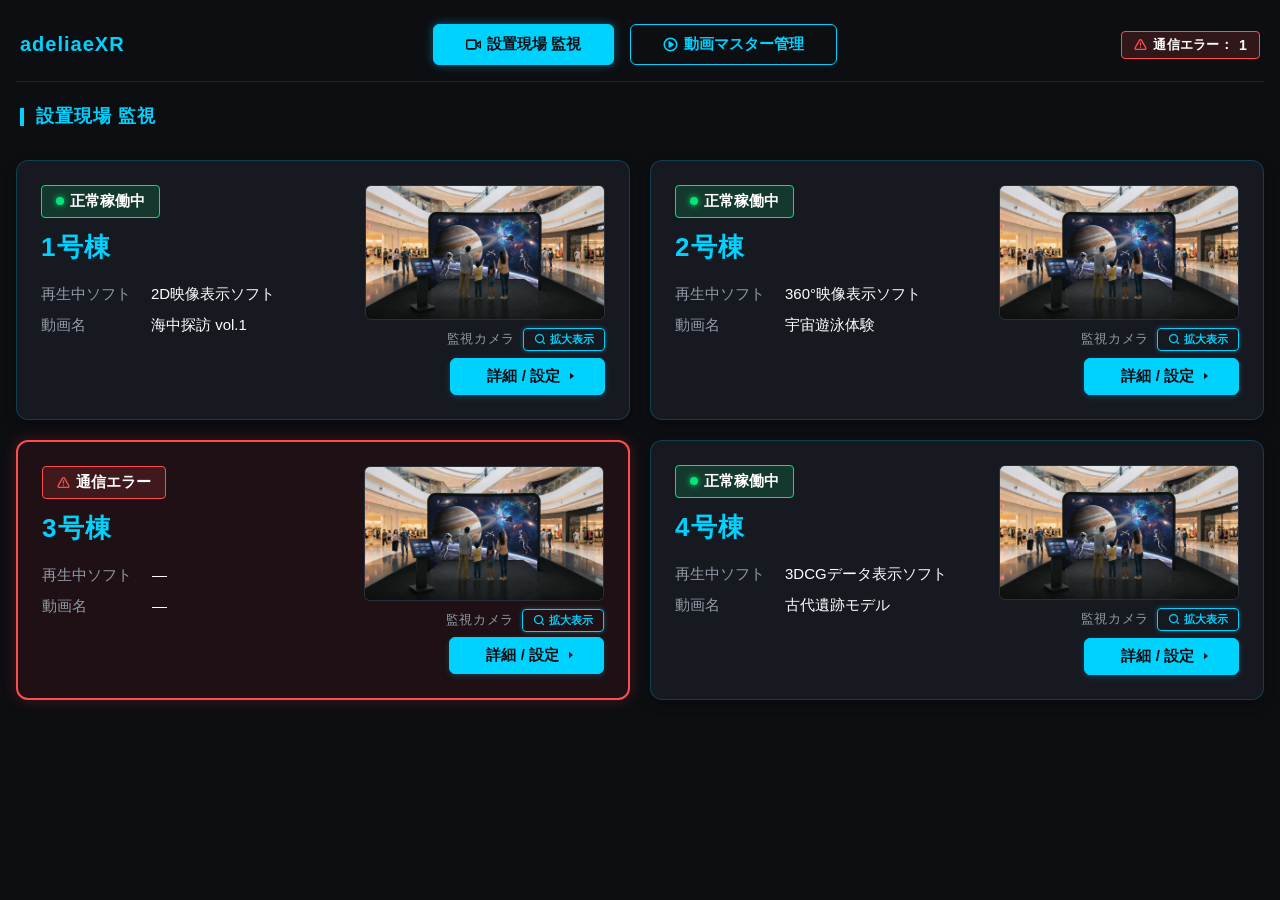
==== distributor/index.html @ d23d2357 "途中経過バックアップ" ====
<!DOCTYPE html>
<html lang="ja">
<head>
  <meta charset="UTF-8">
  <meta name="viewport" content="width=device-width, initial-scale=1.0">
  <meta name="description" content="シアター監視・動画管理システム adeliaeXR Distributor の設置現場監視画面。各シアターの稼働状況や動画再生状態をリアルタイムに確認・管理できます。">
  <title>設置現場 監視一覧 | adeliaeXR Distributor</title>
  
  <!-- CSS定義のインポート -->
  <link rel="stylesheet" href="css/style.css">
  
  <!-- 共通Web Components定義のインポート (deferで非同期読み込み) -->
  <script src="js/components/app-header.js" defer></script>
  <script src="js/components/building-card.js" defer></script>
  <script src="js/components/detail-popup.js" defer></script>
  <script src="js/components/camera-zoom-popup.js" defer></script>
  
  <!-- メインアプリケーションロジック -->
  <script src="js/app.js" defer></script>
</head>
<body>
  <div class="app-container">
    <!-- 共通ヘッダーコンポーネント (アクティブタブ: 監視, アラートカウント: 1) -->
    <app-header active-tab="monitoring" alert-count="1" page-title="設置現場 監視"></app-header>
    
    <!-- メインコンテンツエリア -->
    <main class="main-content">
      <div class="buildings-grid">
        <!-- 1号棟 (正常稼働中) -->
        <building-card 
          id="1" 
          name="1号棟" 
          status="normal" 
          app-type="2D映像表示ソフト" 
          content-name="海中探訪 vol.1">
        </building-card>
        
        <!-- 2号棟 (正常稼働中) -->
        <building-card 
          id="2" 
          name="2号棟" 
          status="normal" 
          app-type="360°映像表示ソフト" 
          content-name="宇宙遊泳体験">
        </building-card>
        
        <!-- 3号棟 (通信エラー) -->
        <building-card 
          id="3" 
          name="3号棟" 
          status="error" 
          app-type="—" 
          content-name="—">
        </building-card>
        
        <!-- 4号棟 (正常稼働中) -->
        <building-card 
          id="4" 
          name="4号棟" 
          status="normal" 
          app-type="3DCGデータ表示ソフト" 
          content-name="古代遺跡モデル">
        </building-card>
      </div>
      
      <!-- 共通詳細/管理ポップアップコンポーネント (初期状態は非表示) -->
      <detail-popup></detail-popup>
      <camera-zoom-popup></camera-zoom-popup>
    </main>
  </div>
</body>
</html>
---- distributor/css/style.css ----
@import url('variables.css');

* {
  box-sizing: border-box;
  margin: 0;
  padding: 0;
}

body {
  background-color: var(--bg-color-main);
  color: var(--text-color-primary);
  font-family: var(--font-family);
  min-height: 100vh;
  padding: 16px;
  overflow-x: hidden;
  display: flex;
  flex-direction: column;
}

/* アプリ全体のコンテナ */
.app-container {
  width: 100%;
  max-width: 1400px;
  margin: 0 auto;
  display: flex;
  flex-direction: column;
  gap: 20px;
  flex: 1;
}

/* メインコンテンツエリア */
.main-content {
  flex: 1;
  display: flex;
  flex-direction: column;
  gap: 20px;
}

/* 棟一覧のグリッドレイアウト */
.buildings-grid {
  display: grid;
  grid-template-columns: repeat(2, 1fr);
  gap: 20px;
  width: 100%;
}

@media (max-width: 900px) {
  .buildings-grid {
    grid-template-columns: 1fr;
  }
}

/* 共通ユーティリティ */
.glow-effect {
  box-shadow: 0 0 10px var(--color-cyan-glow);
}

.text-cyan {
  color: var(--text-color-cyan);
}

.text-orange {
  color: var(--text-color-orange);
}

/* 動画管理ページ用スタイル */
.action-bar {
  display: flex;
  justify-content: flex-end;
  align-items: center;
  margin-top: 10px;
  gap: 12px;
}

.add-category-btn {
  background-color: transparent;
  border: 1.5px solid var(--color-cyan);
  color: var(--color-cyan);
  padding: 10px 24px;
  font-size: 15px;
  font-weight: bold;
  border-radius: var(--border-radius-medium);
  cursor: pointer;
  transition: all 0.2s ease;
  box-shadow: 0 2px 6px rgba(0, 210, 255, 0.05);
}

.add-category-btn:hover {
  background-color: rgba(0, 210, 255, 0.08);
  box-shadow: 0 0 8px var(--color-cyan-glow);
}

.add-category-btn:active {
  transform: scale(0.97);
}

.new-register-btn {
  background-color: var(--color-cyan);
  border: 1.5px solid var(--color-cyan);
  color: var(--bg-color-main);
  padding: 10px 28px;
  font-size: 15px;
  font-weight: bold;
  border-radius: var(--border-radius-medium);
  cursor: pointer;
  transition: all 0.2s ease;
  box-shadow: 0 2px 6px rgba(0, 210, 255, 0.2);
}

.new-register-btn:hover {
  background-color: var(--color-cyan);
  box-shadow: 0 0 12px var(--color-cyan-glow);
}

.new-register-btn:active {
  transform: scale(0.97);
}

.movie-category-section {
  display: flex;
  flex-direction: column;
  gap: 16px;
  margin-top: 20px;
}

.category-title {
  color: var(--text-color-primary);
  font-size: 18px;
  letter-spacing: 0.06em;
  font-weight: bold;
  border-left: 4px solid var(--color-cyan);
  padding-left: 12px;
  line-height: 1.2;
}

.movies-grid {
  display: grid;
  grid-template-columns: repeat(4, 1fr);
  gap: 20px;
  width: 100%;
}

@media (max-width: 1100px) {
  .movies-grid {
    grid-template-columns: repeat(3, 1fr);
  }
}

@media (max-width: 800px) {
  .movies-grid {
    grid-template-columns: repeat(2, 1fr);
  }
}

@media (max-width: 550px) {
  .movies-grid {
    grid-template-columns: 1fr;
  }
}

.movie-card {
  background-color: var(--bg-color-card);
  border: 1px solid rgba(0, 210, 255, 0.15);
  border-radius: var(--border-radius-large);
  overflow: hidden;
  display: flex;
  flex-direction: column;
  box-shadow: 0 4px 12px rgba(0, 0, 0, 0.3);
}

.movie-thumbnail {
  aspect-ratio: 16 / 9;
  width: 100%;
  background-color: var(--bg-color-camera);
  display: flex;
  align-items: center;
  justify-content: center;
  border-bottom: 1px solid rgba(143, 160, 192, 0.1);
}

.movie-info {
  padding: 16px;
  display: flex;
  align-items: center;
}

.movie-title {
  color: var(--text-color-primary);
  font-size: 15px;
  font-weight: bold;
  letter-spacing: 0.05em;
}

/* 詳細管理画面用スタイル */
.config-bar {
  display: flex;
  align-items: center;
  justify-content: space-between;
  background-color: var(--bg-color-card);
  border: 1px solid rgba(0, 210, 255, 0.15);
  border-radius: var(--border-radius-medium);
  padding: 12px 20px;
  gap: 20px;
  flex-wrap: wrap;
  margin-bottom: 24px;
}

.config-left {
  display: flex;
  align-items: center;
  gap: 0;
  flex-wrap: wrap;
}

.config-right {
  display: flex;
  align-items: center;
  gap: 20px;
  flex-wrap: wrap;
}

.config-item {
  display: flex;
  align-items: center;
  gap: 10px;
  font-size: 15px;
  font-weight: bold;
  padding-left: 16px;
  padding-right: 16px;
  border-right: 1px solid rgba(143, 160, 192, 0.25);
}

.config-item:first-child {
  padding-left: 0;
}

.config-item:last-child {
  border-right: none;
  padding-right: 0;
}

.config-label {
  color: var(--text-color-cyan);
}

.config-select {
  background-color: var(--bg-color-main);
  border: 1px solid rgba(0, 210, 255, 0.3);
  border-radius: var(--border-radius-small);
  padding: 6px 12px;
  color: var(--text-color-primary);
  font-size: 15px;
  outline: none;
  font-family: inherit;
  cursor: pointer;
}

.config-logo-preview {
  border: 1px dashed rgba(0, 210, 255, 0.4);
  border-radius: var(--border-radius-small);
  min-width: 80px;
  height: 36px;
  display: flex;
  align-items: center;
  justify-content: center;
  overflow: hidden;
  font-size: 15px;
  color: var(--text-color-cyan);
  background-color: rgba(0, 210, 255, 0.02);
}

.config-color-picker {
  width: 24px;
  height: 24px;
  border-radius: 50%;
  border: 1px solid var(--color-cyan);
  background-color: var(--color-cyan); /* デフォルト色 */
  cursor: pointer;
  padding: 4px;
  background-clip: content-box;
  box-sizing: border-box;
}

/* テーマカラー選択モーダル用のスタイル */
.color-preset-grid {
  display: grid;
  grid-template-columns: repeat(4, 1fr);
  gap: 16px;
  justify-items: center;
}

.color-preset-btn {
  width: 48px;
  height: 48px;
  border-radius: 50%;
  border: 2px solid transparent;
  cursor: pointer;
  transition: transform 0.2s, border-color 0.2s;
  position: relative;
}

.color-preset-btn:hover {
  transform: scale(1.1);
}

.color-preset-btn.selected {
  border-color: #fff;
  box-shadow: 0 0 0 2px var(--color-cyan);
}

.color-preset-btn.selected::after {
  content: "✓";
  position: absolute;
  top: 50%;
  left: 50%;
  transform: translate(-50%, -50%);
  color: #fff;
  font-size: 20px;
  font-weight: bold;
  text-shadow: 0 1px 2px rgba(0,0,0,0.5);
}

/* 白などの明るい色のチェックマーク用 */
.color-preset-btn.selected.light-color::after {
  color: #333;
  text-shadow: none;
}

/* プレビューバー */
.preview-banner {
  background-color: #030914;
  border: 1px solid rgba(0, 210, 255, 0.15);
  border-radius: var(--border-radius-small);
  padding: 16px;
  text-align: center;
  font-size: 20px;
  font-weight: bold;
  color: var(--color-cyan);
  letter-spacing: 0.1em;
  margin-top: 10px;
}

/* 詳細管理用動画カード (左下にタイトルがオーバーレイ) */
.manage-movie-card {
  position: relative;
  aspect-ratio: 16 / 9;
  width: 100%;
  background-color: #040d1a;
  border: 1px solid rgba(0, 210, 255, 0.15);
  border-radius: var(--border-radius-large);
  overflow: hidden;
  box-shadow: 0 4px 12px rgba(0, 0, 0, 0.3);
  cursor: pointer;
  transition: border-color 0.2s, box-shadow 0.2s;
}

.manage-movie-card:hover {
  border-color: var(--color-cyan);
  box-shadow: 0 0 10px var(--color-cyan-glow);
}

.manage-movie-card .card-overlay-title {
  position: absolute;
  bottom: 16px;
  left: 20px;
  font-size: 15px;
  font-weight: bold;
  color: var(--text-color-primary);
  text-shadow: 0 2px 4px rgba(0, 0, 0, 0.8);
}

/* 同期設定画面用スタイル */
.sync-panels-wrapper {
  display: grid;
  grid-template-columns: 1fr 1fr;
  gap: 24px;
  width: 100%;
  margin-top: 16px;
  align-items: stretch;
}

@media (max-width: 900px) {
  .sync-panels-wrapper {
    grid-template-columns: 1fr;
  }
}

.sync-panel {
  background-color: var(--bg-color-card);
  border-radius: var(--border-radius-large);
  padding: 24px;
  display: flex;
  flex-direction: column;
  position: relative;
}

/* 左パネル: 管理PC（シアン/薄めの枠） */
.sync-panel.panel-pc {
  border: 1px solid rgba(0, 210, 255, 0.15);
}

/* 右パネル: 機器/号棟（グリーン枠） */
.sync-panel.panel-device {
  border: 1.5px solid var(--color-status-green);
  box-shadow: 0 0 10px rgba(0, 230, 118, 0.1);
}

.panel-header-title {
  font-size: 16px;
  font-weight: bold;
  margin-bottom: 24px;
  letter-spacing: 0.05em;
}

.panel-pc .panel-header-title {
  color: var(--text-color-cyan);
}

.panel-device .panel-header-title {
  color: var(--color-status-green);
}

.panel-footer-note {
  font-size: 13px;
  color: var(--text-color-secondary);
  margin-top: auto;
  border-top: 1px solid rgba(143, 160, 192, 0.1);
  padding-top: 16px;
  padding-bottom: 4px;
}

/* 同期用のチェックマーク付きカード */
.movie-card.sync-selected {
  border-color: var(--color-cyan);
  background-color: rgba(0, 210, 255, 0.03);
  box-shadow: 0 0 10px var(--color-cyan-glow);
}

/* 未選択のカードを少し落ち着いたトーンにし、選択中（同期予定）のものを浮かび上がらせる */
.sync-panel.panel-pc .movie-card:not(.sync-selected) {
  opacity: 0.65;
  transition: opacity 0.2s;
}

.sync-panel.panel-pc .movie-card:not(.sync-selected):hover {
  opacity: 1;
}

.sync-check-btn {
  position: absolute;
  top: 10px;
  right: 10px;
  width: 32px;
  height: 22px;
  background-color: rgba(13, 14, 18, 0.8);
  border: 1px solid var(--color-cyan);
  border-radius: var(--border-radius-small);
  display: flex;
  align-items: center;
  justify-content: center;
  color: var(--color-cyan);
  font-size: 12px;
  cursor: pointer;
  z-index: 5;
  transition: all 0.2s;
}

.movie-card.sync-selected .sync-check-btn {
  background-color: var(--color-cyan);
  color: var(--bg-color-main);
  box-shadow: 0 0 6px var(--color-cyan-glow);
}

/* 大きな「同期 実行」ボタン（画面下部固定表示） */
.sync-execute-container {
  position: fixed;
  bottom: 0;
  left: 0;
  width: 100%;
  background-color: rgba(13, 14, 18, 0.95);
  backdrop-filter: blur(8px);
  border-top: 1px solid rgba(0, 210, 255, 0.15);
  padding: 16px 40px;
  display: flex;
  justify-content: center;
  z-index: 100;
  margin: 0;
}

/* 同期画面時のフッター被り防止スクロール余白 */
body:has(.sync-execute-container) .main-content {
  padding-bottom: 120px;
}

.sync-execute-btn {
  width: 100%;
  max-width: 800px;
  background-color: var(--color-status-green);
  border: 1.5px solid var(--color-status-green);
  color: var(--bg-color-main);
  padding: 18px;
  font-size: 18px;
  font-weight: bold;
  border-radius: var(--border-radius-medium);
  cursor: pointer;
  transition: all 0.25s ease-out;
  text-align: center;
  box-shadow: 0 4px 12px rgba(0, 230, 118, 0.15);
  letter-spacing: 0.15em;
}

.sync-execute-btn:hover {
  box-shadow: 0 0 15px rgba(0, 230, 118, 0.4);
  background-color: #00ff80;
  border-color: #00ff80;
}

.sync-execute-btn:active {
  transform: scale(0.99);
}

/* サムネイル左上の同期済みラベル */
.sync-status-badge {
  position: absolute;
  top: 10px;
  left: 10px;
  background-color: rgba(0, 210, 255, 0.15);
  border: 1px solid var(--color-cyan);
  border-radius: var(--border-radius-small);
  padding: 3px 8px;
  font-size: 11px;
  font-weight: bold;
  color: var(--text-color-cyan);
  z-index: 5;
  letter-spacing: 0.05em;
  pointer-events: none; /* クリックイベントを妨げない */
}

/* 自動再生設定画面用スタイル */
.autoplay-columns-wrapper {
  display: grid;
  grid-template-columns: 1fr 1.2fr;
  gap: 24px;
  width: 100%;
  margin-top: 16px;
  align-items: start;
}

@media (max-width: 900px) {
  .autoplay-columns-wrapper {
    grid-template-columns: 1fr;
  }
}

.autoplay-panel {
  background-color: var(--bg-color-card);
  border: 1px solid rgba(0, 210, 255, 0.15);
  border-radius: var(--border-radius-large);
  padding: 30px;
  display: flex;
  flex-direction: column;
  gap: 24px;
}

/* 左カラム: 待機時間設定 */
.autoplay-title {
  font-size: 18px;
  font-weight: bold;
  color: var(--text-color-cyan);
}

.autoplay-desc {
  font-size: 14px;
  color: var(--text-color-secondary);
  line-height: 1.5;
  margin-top: -12px;
}

.autoplay-setting-item {
  display: flex;
  align-items: center;
  justify-content: space-between;
  gap: 16px;
}

.autoplay-setting-label {
  font-size: 15px;
  font-weight: bold;
  color: var(--text-color-primary);
  min-width: 80px;
}

/* 時間数値インプット & スピンボタン */
.wait-time-control {
  display: flex;
  align-items: center;
  gap: 12px;
}

.wait-time-input-wrapper {
  display: flex;
  align-items: center;
  gap: 8px;
}

.wait-time-input {
  width: 160px;
  background-color: var(--bg-color-main);
  border: 2px solid var(--color-cyan);
  border-radius: var(--border-radius-medium);
  padding: 10px;
  font-size: 24px;
  font-weight: bold;
  color: var(--color-cyan);
  text-align: center;
  outline: none;
  box-shadow: 0 0 8px var(--color-cyan-glow);
}

.wait-time-unit {
  font-size: 15px;
  font-weight: bold;
  color: var(--text-color-primary);
}

.spin-buttons {
  display: flex;
  gap: 6px;
}

.spin-btn {
  background-color: transparent;
  border: 1.5px solid var(--color-cyan);
  color: var(--color-cyan);
  border-radius: var(--border-radius-small);
  width: 36px;
  height: 36px;
  font-size: 12px;
  cursor: pointer;
  display: flex;
  align-items: center;
  justify-content: center;
  transition: all 0.2s;
}

.spin-btn:hover {
  background-color: rgba(0, 210, 255, 0.08);
  box-shadow: 0 0 6px var(--color-cyan-glow);
}

/* プリセットボタン */
.presets-grid {
  display: grid;
  grid-template-columns: repeat(4, 1fr);
  gap: 8px;
  width: 100%;
}

.preset-btn {
  background-color: transparent;
  border: 1.5px solid rgba(0, 210, 255, 0.3);
  color: var(--text-color-secondary);
  padding: 10px 4px;
  font-size: 14px;
  font-weight: bold;
  border-radius: var(--border-radius-small);
  cursor: pointer;
  text-align: center;
  transition: all 0.2s;
}

.preset-btn:hover {
  border-color: var(--color-cyan);
  color: var(--color-cyan);
}

.preset-btn.active {
  border: 2px solid var(--color-cyan);
  color: var(--color-cyan);
  background-color: rgba(0, 210, 255, 0.03);
  box-shadow: 0 0 8px var(--color-cyan-glow);
}

/* トグルスイッチ */
.toggle-switch-wrapper {
  display: flex;
  align-items: center;
}

.toggle-switch {
  position: relative;
  width: 76px;
  height: 32px;
  background-color: rgba(146, 154, 166, 0.2);
  border-radius: 20px;
  cursor: pointer;
  transition: background-color 0.25s;
  border: 1.5px solid rgba(146, 154, 166, 0.3);
}

.toggle-switch::before {
  content: 'OFF';
  position: absolute;
  right: 12px;
  top: 50%;
  transform: translateY(-50%);
  font-size: 11px;
  font-weight: bold;
  color: var(--text-color-secondary);
}

.toggle-handle {
  position: absolute;
  top: 3px;
  left: 3px;
  width: 24px;
  height: 24px;
  background-color: var(--text-color-secondary);
  border-radius: 50%;
  transition: transform 0.25s, background-color 0.25s;
}

/* ON状態のトグルスイッチ */
.toggle-switch.on {
  background-color: rgba(0, 210, 255, 0.15);
  border-color: var(--color-cyan);
  box-shadow: 0 0 6px var(--color-cyan-glow);
}

.toggle-switch.on::before {
  content: 'ON';
  left: 12px;
  right: auto;
  color: var(--color-cyan);
}

.toggle-switch.on .toggle-handle {
  transform: translateX(44px);
  background-color: var(--color-cyan);
  box-shadow: 0 0 6px var(--color-cyan-glow);
}

/* 右カラム: 再生動画スロット */
.slots-container {
  display: flex;
  flex-direction: column;
  gap: 12px;
  width: 100%;
}

.slot-card {
  display: flex;
  align-items: center;
  justify-content: space-between;
  padding: 12px 18px;
  border-radius: var(--border-radius-large);
  background-color: var(--bg-color-main);
  transition: all 0.2s;
  min-height: 72px;
}

/* 設定済みスロット: シアン実線 */
.slot-card.active {
  border: 1.5px solid var(--color-cyan);
  box-shadow: 0 0 6px var(--color-cyan-glow);
}

/* 空のスロット: グレー点線 */
.slot-card.empty {
  border: 1.5px dashed rgba(146, 154, 166, 0.25);
  cursor: pointer;
}

.slot-card.empty:hover {
  border-color: rgba(0, 210, 255, 0.4);
  background-color: rgba(0, 210, 255, 0.01);
}

.slot-left-info {
  display: flex;
  align-items: center;
  gap: 16px;
  flex: 1;
}

.slot-index {
  width: 32px;
  height: 32px;
  border-radius: 50%;
  font-size: 15px;
  font-weight: bold;
  display: flex;
  align-items: center;
  justify-content: center;
  flex-shrink: 0;
}

.slot-card.active .slot-index {
  background-color: rgba(0, 210, 255, 0.15);
  border: 1px solid var(--color-cyan);
  color: var(--color-cyan);
  box-shadow: 0 0 6px var(--color-cyan-glow);
}

.slot-card.empty .slot-index {
  background-color: rgba(146, 154, 166, 0.1);
  border: 1px solid rgba(146, 154, 166, 0.25);
  color: var(--text-color-secondary);
}

.slot-thumb {
  width: 70px;
  aspect-ratio: 16 / 9;
  border-radius: var(--border-radius-small);
  background-color: var(--bg-color-camera);
  border: 1px solid rgba(146, 154, 166, 0.15);
  display: flex;
  align-items: center;
  justify-content: center;
  color: rgba(146, 154, 166, 0.4);
  flex-shrink: 0;
}

.slot-title {
  font-size: 15px;
  font-weight: bold;
  color: var(--text-color-primary);
  white-space: nowrap;
  overflow: hidden;
  text-overflow: ellipsis;
  max-width: 320px;
}

.slot-placeholder {
  font-size: 15px;
  font-weight: bold;
  color: var(--text-color-secondary);
}

.slot-btn {
  background-color: transparent;
  cursor: pointer;
  transition: all 0.2s;
  display: flex;
  align-items: center;
  justify-content: center;
  flex-shrink: 0;
  border: none;
}

.slot-btn.btn-remove {
  border: 1px solid var(--color-status-red);
  color: var(--color-status-red);
  border-radius: var(--border-radius-small);
  width: 28px;
  height: 28px;
  font-size: 14px;
}

.slot-btn.btn-remove:hover {
  background-color: rgba(255, 77, 77, 0.08);
  box-shadow: 0 0 6px rgba(255, 77, 77, 0.3);
}

.slot-btn.btn-add {
  border: 1.5px solid var(--color-cyan);
  color: var(--color-cyan);
  border-radius: 50%;
  width: 28px;
  height: 28px;
  font-size: 16px;
  font-weight: bold;
}

.slot-btn.btn-add:hover {
  background-color: rgba(0, 210, 255, 0.08);
  box-shadow: 0 0 6px var(--color-cyan-glow);
}

/* 動画選択モーダル（大型・カテゴリタブ付き） */
.video-select-modal {
  display: none;
  position: fixed;
  top: 0; left: 0; width: 100%; height: 100%;
  z-index: 1000;
}

.popup-overlay {
  position: absolute;
  top: 0; left: 0; width: 100%; height: 100%;
  background-color: rgba(0, 0, 0, 0.7);
  backdrop-filter: blur(4px);
  z-index: 1;
}

.popup-wrapper {
  z-index: 2;
}

.video-select-wrapper {
  position: absolute;
  top: 50%; left: 50%;
  transform: translate(-50%, -50%);
  width: 92%; max-width: 900px;
  max-height: 85vh;
  background-color: var(--bg-color-card);
  border: 1.5px solid var(--color-cyan);
  border-radius: var(--border-radius-large);
  box-shadow: 0 8px 48px rgba(0, 0, 0, 0.75), 0 0 20px rgba(0, 210, 255, 0.08);
  display: flex;
  flex-direction: column;
  overflow: hidden;
  z-index: 2;
}

/* ヘッダー */
.video-select-header {
  padding: 16px 24px;
  border-bottom: 1px solid rgba(0, 210, 255, 0.15);
  display: flex;
  justify-content: space-between;
  align-items: center;
  flex-shrink: 0;
}

.video-select-title {
  font-size: 16px;
  font-weight: bold;
  color: var(--text-color-cyan);
}

/* 閉じるボタン（赤い四角） */
.vmodal-close-btn {
  background-color: var(--color-status-red);
  border: none;
  width: 32px;
  height: 32px;
  border-radius: var(--border-radius-small);
  cursor: pointer;
  position: relative;
  transition: all 0.15s;
  flex-shrink: 0;
  box-sizing: border-box;
  font-size: 0;
  color: transparent;
}

.vmodal-close-btn::before,
.vmodal-close-btn::after {
  content: "";
  position: absolute;
  top: 50%;
  left: 50%;
  width: 16px;
  height: 2px;
  background-color: #fff;
  border-radius: 1px;
}

.vmodal-close-btn::before {
  transform: translate(-50%, -50%) rotate(45deg);
}

.vmodal-close-btn::after {
  transform: translate(-50%, -50%) rotate(-45deg);
}

.vmodal-close-btn:hover {
  background-color: #ff2222;
}

/* カテゴリタブ */
.vmodal-tabs {
  display: flex;
  gap: 0;
  padding: 14px 24px;
  border-bottom: 1px solid rgba(0, 210, 255, 0.1);
  flex-shrink: 0;
  flex-wrap: wrap;
  gap: 10px;
}

.vmodal-tab-btn {
  background-color: transparent;
  border: 1px solid rgba(0, 210, 255, 0.25);
  color: var(--text-color-secondary);
  padding: 8px 28px;
  font-size: 14px;
  font-weight: bold;
  border-radius: var(--border-radius-small);
  cursor: pointer;
  transition: all 0.2s;
}

.vmodal-tab-btn:hover {
  border-color: var(--color-cyan);
  color: var(--color-cyan);
}

.vmodal-tab-btn.active {
  border: 2px solid var(--color-cyan);
  color: var(--color-cyan);
  background-color: rgba(0, 210, 255, 0.04);
  box-shadow: 0 0 8px var(--color-cyan-glow);
}

/* 動画グリッドエリア */
.vmodal-grid {
  display: grid;
  grid-template-columns: repeat(4, 1fr);
  gap: 16px;
  padding: 20px 24px;
  overflow-y: auto;
  flex: 1;
  min-height: 0;
  align-content: start;
}

/* モーダル内の動画カード */
.vmodal-movie-card {
  position: relative;
  cursor: pointer;
  border-radius: var(--border-radius-medium);
  overflow: hidden;
  border: 2px solid transparent;
  transition: border-color 0.2s, box-shadow 0.2s, opacity 0.2s;
  background-color: var(--bg-color-main);
}

.vmodal-movie-card:hover:not(.used) {
  border-color: var(--color-cyan);
  box-shadow: 0 0 12px var(--color-cyan-glow);
}

.vmodal-movie-card.used {
  opacity: 0.5;
  cursor: not-allowed;
  pointer-events: none;
}

.vmodal-movie-card .movie-thumbnail {
  width: 100%;
  aspect-ratio: 16 / 9;
  background-color: var(--bg-color-camera);
  display: flex;
  align-items: center;
  justify-content: center;
  color: rgba(143, 160, 192, 0.35);
}

.vmodal-movie-card .vcard-title {
  padding: 10px 12px;
  font-size: 14px;
  font-weight: bold;
  color: var(--text-color-primary);
  white-space: nowrap;
  overflow: hidden;
  text-overflow: ellipsis;
}

/* 「使用中」バッジ（左上） */
.vcard-used-badge {
  position: absolute;
  top: 8px;
  right: 8px;
  background-color: rgba(0, 0, 0, 0.65);
  border: 1px solid rgba(146, 154, 166, 0.4);
  border-radius: var(--border-radius-small);
  padding: 2px 8px;
  font-size: 11px;
  font-weight: bold;
  color: var(--text-color-secondary);
  pointer-events: none;
}

/* フッター */
.vmodal-footer {
  padding: 14px 24px;
  border-top: 1px solid rgba(0, 210, 255, 0.1);
  display: flex;
  align-items: center;
  justify-content: space-between;
  flex-shrink: 0;
  gap: 16px;
}

.vmodal-hint {
  font-size: 13px;
  color: var(--text-color-secondary);
}

.vmodal-cancel-btn {
  white-space: nowrap;
  padding: 10px 28px;
  font-size: 14px;
  font-weight: bold;
}

/* ページ用カテゴリタブ */
.content-tabs {
  display: flex;
  gap: 10px;
  margin-bottom: 12px;
  flex-wrap: wrap;
}

.content-tab-btn {
  background-color: transparent;
  border: 1.5px solid var(--color-cyan);
  color: var(--color-cyan);
  padding: 8px 24px;
  font-size: 14px;
  font-weight: bold;
  border-radius: var(--border-radius-small);
  cursor: pointer;
  transition: all 0.2s;
}

.content-tab-btn:hover {
  background-color: rgba(0, 210, 255, 0.08);
  box-shadow: 0 0 8px rgba(0, 210, 255, 0.2);
}

.content-tab-btn.active {
  background-color: var(--color-cyan);
  color: #101929;
  border-color: var(--color-cyan);
}
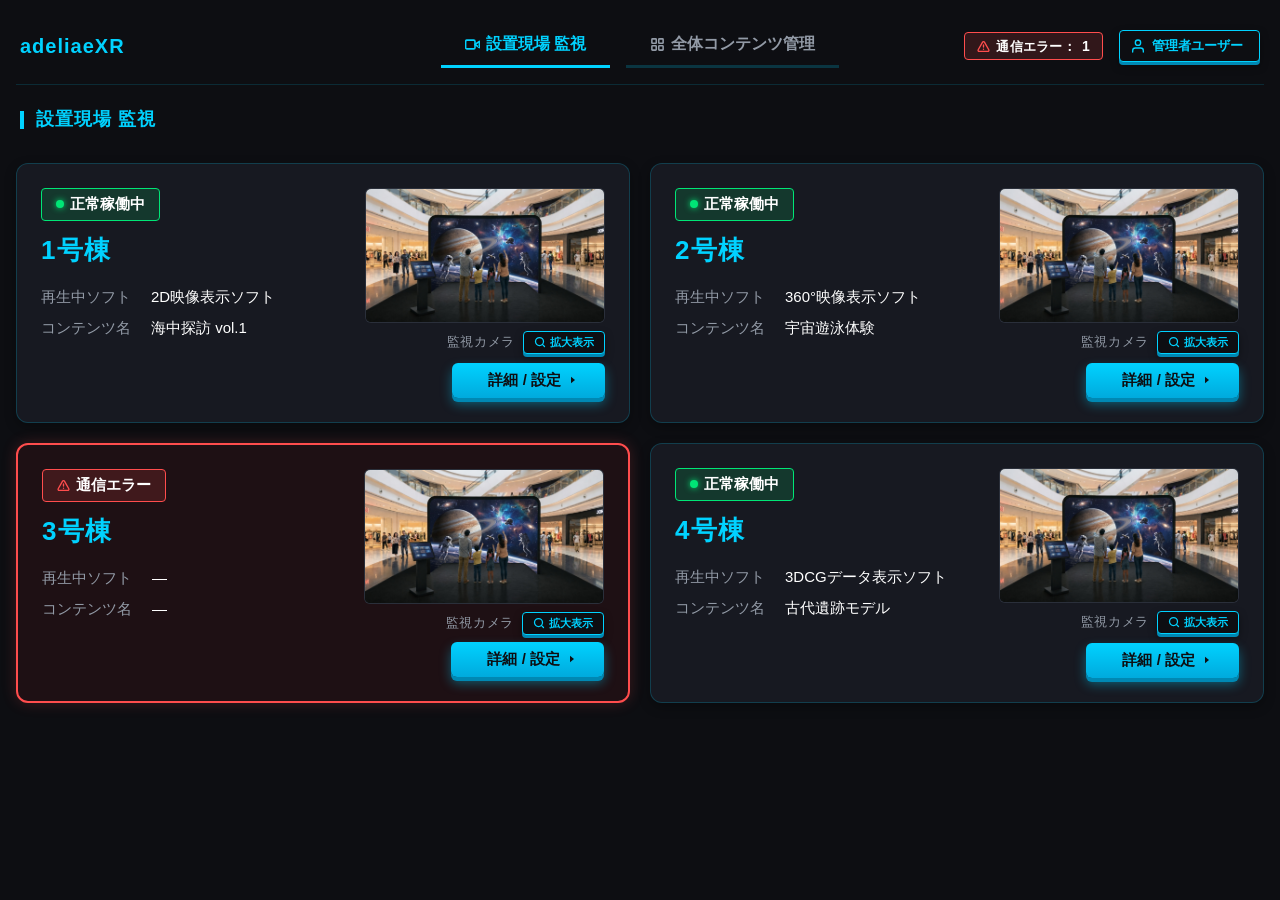
==== commit d624bf83: "途中経過バックアップ" ====
--- a/distributor/index.html
+++ b/distributor/index.html
@@ -3,7 +3,7 @@
 <head>
   <meta charset="UTF-8">
   <meta name="viewport" content="width=device-width, initial-scale=1.0">
-  <meta name="description" content="シアター監視・動画管理システム adeliaeXR Distributor の設置現場監視画面。各シアターの稼働状況や動画再生状態をリアルタイムに確認・管理できます。">
+  <meta name="description" content="シアター監視・コンテンツ管理システム adeliaeXR Distributor の設置現場監視画面。各シアターの稼働状況やコンテンツ再生状態をリアルタイムに確認・管理できます。">
   <title>設置現場 監視一覧 | adeliaeXR Distributor</title>
   
   <!-- CSS定義のインポート -->
--- a/distributor/css/style.css
+++ b/distributor/css/style.css
@@ -63,7 +63,7 @@
   color: var(--text-color-orange);
 }
 
-/* 動画管理ページ用スタイル */
+/* コンテンツ管理ページ用スタイル */
 .action-bar {
   display: flex;
   justify-content: flex-end;
@@ -73,7 +73,7 @@
 }
 
 .add-category-btn {
-  background-color: transparent;
+  background-color: var(--bg-color-main);
   border: 1.5px solid var(--color-cyan);
   color: var(--color-cyan);
   padding: 10px 24px;
@@ -81,39 +81,43 @@
   font-weight: bold;
   border-radius: var(--border-radius-medium);
   cursor: pointer;
-  transition: all 0.2s ease;
-  box-shadow: 0 2px 6px rgba(0, 210, 255, 0.05);
+  transition: all 0.1s ease;
+  box-shadow: 0 4px 0 #0088b3, 0 6px 12px rgba(0, 0, 0, 0.4);
+  transform: translateY(0);
 }
 
 .add-category-btn:hover {
-  background-color: rgba(0, 210, 255, 0.08);
-  box-shadow: 0 0 8px var(--color-cyan-glow);
+  background-color: #1a2333;
+  box-shadow: 0 4px 0 #0088b3, 0 8px 16px rgba(0, 0, 0, 0.6);
 }
 
 .add-category-btn:active {
-  transform: scale(0.97);
+  transform: translateY(4px);
+  box-shadow: 0 0px 0 #0088b3, 0 2px 4px rgba(0, 0, 0, 0.4);
 }
 
 .new-register-btn {
-  background-color: var(--color-cyan);
-  border: 1.5px solid var(--color-cyan);
+  background: linear-gradient(180deg, #00d2ff, #00aadd);
+  border: none;
   color: var(--bg-color-main);
   padding: 10px 28px;
   font-size: 15px;
   font-weight: bold;
   border-radius: var(--border-radius-medium);
   cursor: pointer;
-  transition: all 0.2s ease;
-  box-shadow: 0 2px 6px rgba(0, 210, 255, 0.2);
+  transition: all 0.1s ease;
+  box-shadow: 0 4px 0 #0088b3, 0 6px 12px rgba(0, 210, 255, 0.4);
+  transform: translateY(0);
 }
 
 .new-register-btn:hover {
-  background-color: var(--color-cyan);
-  box-shadow: 0 0 12px var(--color-cyan-glow);
+  background: linear-gradient(180deg, #33dbff, #1abfff);
+  box-shadow: 0 4px 0 #0088b3, 0 8px 16px rgba(0, 210, 255, 0.6);
 }
 
 .new-register-btn:active {
-  transform: scale(0.97);
+  transform: translateY(4px);
+  box-shadow: 0 0 0 #0088b3, 0 2px 4px rgba(0, 210, 255, 0.4);
 }
 
 .movie-category-section {
@@ -166,6 +170,7 @@
   display: flex;
   flex-direction: column;
   box-shadow: 0 4px 12px rgba(0, 0, 0, 0.3);
+  position: relative;
 }
 
 .movie-thumbnail {
@@ -176,12 +181,15 @@
   align-items: center;
   justify-content: center;
   border-bottom: 1px solid rgba(143, 160, 192, 0.1);
+  flex-shrink: 0;
 }
 
 .movie-info {
   padding: 16px;
   display: flex;
   align-items: center;
+  flex: 1;
+  min-width: 0;
 }
 
 .movie-title {
@@ -189,6 +197,11 @@
   font-size: 15px;
   font-weight: bold;
   letter-spacing: 0.05em;
+  white-space: nowrap;
+  overflow: hidden;
+  text-overflow: ellipsis;
+  display: block;
+  width: 100%;
 }
 
 /* 詳細管理画面用スタイル */
@@ -340,7 +353,7 @@
   margin-top: 10px;
 }
 
-/* 詳細管理用動画カード (左下にタイトルがオーバーレイ) */
+/* 詳細管理用コンテンツカード (左下にタイトルがオーバーレイ) */
 .manage-movie-card {
   position: relative;
   aspect-ratio: 16 / 9;
@@ -495,28 +508,29 @@
 .sync-execute-btn {
   width: 100%;
   max-width: 800px;
-  background-color: var(--color-status-green);
-  border: 1.5px solid var(--color-status-green);
+  background: linear-gradient(180deg, var(--color-status-green), #00cc66);
+  border: none;
   color: var(--bg-color-main);
   padding: 18px;
   font-size: 18px;
   font-weight: bold;
   border-radius: var(--border-radius-medium);
   cursor: pointer;
-  transition: all 0.25s ease-out;
+  transition: all 0.1s ease-out;
   text-align: center;
-  box-shadow: 0 4px 12px rgba(0, 230, 118, 0.15);
+  box-shadow: 0 4px 0 #00994d, 0 6px 12px rgba(0, 230, 118, 0.4);
+  transform: translateY(0);
   letter-spacing: 0.15em;
 }
 
 .sync-execute-btn:hover {
-  box-shadow: 0 0 15px rgba(0, 230, 118, 0.4);
-  background-color: #00ff80;
-  border-color: #00ff80;
+  background: linear-gradient(180deg, #33ff99, var(--color-status-green));
+  box-shadow: 0 4px 0 #00994d, 0 8px 16px rgba(0, 230, 118, 0.6);
 }
 
 .sync-execute-btn:active {
-  transform: scale(0.99);
+  transform: translateY(4px);
+  box-shadow: 0 0px 0 #00994d, 0 2px 4px rgba(0, 230, 118, 0.4);
 }
 
 /* サムネイル左上の同期済みラベル */
@@ -629,7 +643,7 @@
 }
 
 .spin-btn {
-  background-color: transparent;
+  background-color: var(--bg-color-main);
   border: 1.5px solid var(--color-cyan);
   color: var(--color-cyan);
   border-radius: var(--border-radius-small);
@@ -640,12 +654,20 @@
   display: flex;
   align-items: center;
   justify-content: center;
-  transition: all 0.2s;
+  transition: all 0.1s ease;
+  box-shadow: 0 3px 0 #0088b3, 0 4px 8px rgba(0, 0, 0, 0.4);
+  transform: translateY(0);
+  position: relative;
 }
 
 .spin-btn:hover {
-  background-color: rgba(0, 210, 255, 0.08);
-  box-shadow: 0 0 6px var(--color-cyan-glow);
+  background-color: #1a2333;
+  box-shadow: 0 3px 0 #0088b3, 0 6px 12px rgba(0, 0, 0, 0.6);
+}
+
+.spin-btn:active {
+  transform: translateY(3px);
+  box-shadow: 0 0px 0 #0088b3, 0 2px 4px rgba(0, 0, 0, 0.4);
 }
 
 /* プリセットボタン */
@@ -657,28 +679,48 @@
 }
 
 .preset-btn {
-  background-color: transparent;
-  border: 1.5px solid rgba(0, 210, 255, 0.3);
-  color: var(--text-color-secondary);
+  background-color: var(--bg-color-main);
+  border: 1.5px solid var(--color-cyan);
+  color: var(--color-cyan);
   padding: 10px 4px;
   font-size: 14px;
   font-weight: bold;
   border-radius: var(--border-radius-small);
   cursor: pointer;
   text-align: center;
-  transition: all 0.2s;
+  transition: all 0.1s ease;
+  box-shadow: 0 3px 0 #0088b3, 0 4px 8px rgba(0, 0, 0, 0.4);
+  transform: translateY(0);
+  position: relative;
+  box-sizing: border-box;
 }
 
 .preset-btn:hover {
-  border-color: var(--color-cyan);
-  color: var(--color-cyan);
+  background-color: #1a2333;
+  box-shadow: 0 3px 0 #0088b3, 0 6px 12px rgba(0, 0, 0, 0.6);
+}
+
+.preset-btn:active {
+  transform: translateY(3px);
+  box-shadow: 0 0px 0 #0088b3, 0 2px 4px rgba(0, 0, 0, 0.4);
 }
 
 .preset-btn.active {
-  border: 2px solid var(--color-cyan);
-  color: var(--color-cyan);
-  background-color: rgba(0, 210, 255, 0.03);
-  box-shadow: 0 0 8px var(--color-cyan-glow);
+  background: linear-gradient(180deg, #00d2ff, #00aadd);
+  border: 1.5px solid transparent;
+  color: #101929;
+  box-shadow: 0 3px 0 #0088b3, 0 4px 8px rgba(0, 210, 255, 0.4);
+  transform: translateY(0);
+}
+
+.preset-btn.active:hover {
+  background: linear-gradient(180deg, #33dbff, #1abfff);
+  box-shadow: 0 3px 0 #0088b3, 0 6px 12px rgba(0, 210, 255, 0.6);
+}
+
+.preset-btn.active:active {
+  transform: translateY(3px);
+  box-shadow: 0 0px 0 #0088b3, 0 2px 4px rgba(0, 210, 255, 0.4);
 }
 
 /* トグルスイッチ */
@@ -740,7 +782,7 @@
   box-shadow: 0 0 6px var(--color-cyan-glow);
 }
 
-/* 右カラム: 再生動画スロット */
+/* 右カラム: 再生コンテンツスロット */
 .slots-container {
   display: flex;
   flex-direction: column;
@@ -877,7 +919,7 @@
   box-shadow: 0 0 6px var(--color-cyan-glow);
 }
 
-/* 動画選択モーダル（大型・カテゴリタブ付き） */
+/* コンテンツ選択モーダル（大型・カテゴリタブ付き） */
 .video-select-modal {
   display: none;
   position: fixed;
@@ -901,8 +943,8 @@
   position: absolute;
   top: 50%; left: 50%;
   transform: translate(-50%, -50%);
-  width: 92%; max-width: 900px;
-  max-height: 85vh;
+  width: 94%; max-width: 1400px;
+  height: 90vh;
   background-color: var(--bg-color-card);
   border: 1.5px solid var(--color-cyan);
   border-radius: var(--border-radius-large);
@@ -1004,73 +1046,71 @@
   box-shadow: 0 0 8px var(--color-cyan-glow);
 }
 
-/* 動画グリッドエリア */
+/* コンテンツエリア（元グリッド） */
 .vmodal-grid {
-  display: grid;
-  grid-template-columns: repeat(4, 1fr);
-  gap: 16px;
   padding: 20px 24px;
   overflow-y: auto;
   flex: 1;
   min-height: 0;
-  align-content: start;
-}
-
-/* モーダル内の動画カード */
-.vmodal-movie-card {
-  position: relative;
-  cursor: pointer;
-  border-radius: var(--border-radius-medium);
-  overflow: hidden;
-  border: 2px solid transparent;
-  transition: border-color 0.2s, box-shadow 0.2s, opacity 0.2s;
-  background-color: var(--bg-color-main);
-}
-
-.vmodal-movie-card:hover:not(.used) {
+  max-height: calc(90vh - 160px);
+  display: flex;
+  flex-direction: column;
+  gap: 24px;
+}
+
+/* ホバーアニメーションが有効なカード */
+.hover-zoom-card {
+  transition: border-color 0.2s ease, box-shadow 0.2s ease;
+}
+
+.hover-zoom-card:hover:not(.used) {
   border-color: var(--color-cyan);
   box-shadow: 0 0 12px var(--color-cyan-glow);
 }
 
+.hover-zoom-card .movie-thumbnail {
+  overflow: hidden; /* ズーム時にはみ出さないようにする */
+}
+
+.hover-zoom-card .movie-thumbnail svg,
+.hover-zoom-card .movie-thumbnail img {
+  transition: transform 0.3s cubic-bezier(0.25, 0.46, 0.45, 0.94);
+}
+
+.hover-zoom-card:hover:not(.used) .movie-thumbnail svg,
+.hover-zoom-card:hover:not(.used) .movie-thumbnail img {
+  transform: scale(1.15); /* ピンチアウト（ズーム）効果 */
+}
+
+/* モーダル内の使用中カード固有スタイル */
 .vmodal-movie-card.used {
-  opacity: 0.5;
   cursor: not-allowed;
   pointer-events: none;
 }
 
-.vmodal-movie-card .movie-thumbnail {
-  width: 100%;
-  aspect-ratio: 16 / 9;
-  background-color: var(--bg-color-camera);
-  display: flex;
-  align-items: center;
-  justify-content: center;
-  color: rgba(143, 160, 192, 0.35);
-}
-
-.vmodal-movie-card .vcard-title {
-  padding: 10px 12px;
-  font-size: 14px;
-  font-weight: bold;
-  color: var(--text-color-primary);
-  white-space: nowrap;
-  overflow: hidden;
-  text-overflow: ellipsis;
+/* 使用中の場合、サムネイルと情報エリアだけを薄くする */
+.vmodal-movie-card.used .movie-thumbnail,
+.vmodal-movie-card.used .movie-info {
+  opacity: 0.45;
 }
 
 /* 「使用中」バッジ（左上） */
 .vcard-used-badge {
   position: absolute;
-  top: 8px;
-  right: 8px;
-  background-color: rgba(0, 0, 0, 0.65);
-  border: 1px solid rgba(146, 154, 166, 0.4);
-  border-radius: var(--border-radius-small);
-  padding: 2px 8px;
+  top: 10px;
+  left: 10px;
+  background-color: rgba(16, 25, 41, 0.9);
+  border: 1px solid var(--color-cyan);
+  border-radius: var(--border-radius-small);
+  padding: 3px 8px;
   font-size: 11px;
   font-weight: bold;
-  color: var(--text-color-secondary);
+  color: var(--text-color-cyan);
+  z-index: 5;
+  letter-spacing: 0.05em;
   pointer-events: none;
+  opacity: 1 !important;
+  box-shadow: 0 2px 8px rgba(0, 0, 0, 0.5);
 }
 
 /* フッター */
@@ -1126,3 +1166,397 @@
   color: #101929;
   border-color: var(--color-cyan);
 }
+
+.category-filter-container {
+  display: flex;
+  align-items: center;
+  gap: 12px;
+  margin-bottom: 16px;
+}
+
+.category-filter-label {
+  color: var(--text-color-primary);
+  font-size: 15px;
+  font-weight: bold;
+}
+
+.category-filter-select {
+  background-color: var(--bg-color-main);
+  border: 1.5px solid var(--color-cyan);
+  color: var(--color-cyan);
+  padding: 10px 40px 10px 16px;
+  font-size: 15px;
+  font-weight: bold;
+  border-radius: var(--border-radius-medium);
+  cursor: pointer;
+  transition: all 0.1s ease;
+  box-shadow: 0 4px 0 #0088b3, 0 6px 12px rgba(0, 0, 0, 0.4);
+  transform: translateY(0);
+  outline: none;
+  min-width: 160px;
+  appearance: none;
+  background-image: url("data:image/svg+xml;charset=UTF-8,%3Csvg xmlns='http://www.w3.org/2000/svg' viewBox='0 0 24 24' fill='none' stroke='%2300d2ff' stroke-width='2.5' stroke-linecap='round' stroke-linejoin='round'%3E%3Cpolyline points='6 9 12 15 18 9'%3E%3C/polyline%3E%3C/svg%3E");
+  background-repeat: no-repeat;
+  background-position: right 14px center;
+  background-size: 16px;
+}
+
+.category-filter-select:hover {
+  background-color: #1a2333;
+  box-shadow: 0 4px 0 #0088b3, 0 8px 16px rgba(0, 0, 0, 0.6);
+}
+
+.category-filter-select:active {
+  transform: translateY(4px);
+  box-shadow: 0 0px 0 #0088b3, 0 2px 4px rgba(0, 0, 0, 0.4);
+}
+
+.category-filter-select:focus {
+  border-color: var(--color-cyan);
+  outline: none;
+}
+
+/* サムネイル・画像アップロードボックス共通 */
+.thumbnail-upload-box {
+  aspect-ratio: 16 / 9;
+  width: 100%;
+  height: auto;
+  box-sizing: border-box;
+  background-color: transparent;
+  border: 1.5px dashed rgba(143, 160, 192, 0.5);
+  border-radius: var(--border-radius-medium);
+  display: flex;
+  flex-direction: column;
+  align-items: center;
+  justify-content: center;
+  position: relative;
+  transition: border-color 0.2s, background-color 0.2s;
+}
+
+.thumbnail-upload-box.drag-over {
+  background-color: rgba(0, 210, 255, 0.05);
+  border-color: var(--color-cyan);
+}
+
+.thumbnail-upload-box.has-image {
+  background-color: var(--bg-color-main);
+  border: 1.5px solid var(--color-cyan);
+  border-radius: var(--border-radius-small);
+  overflow: hidden;
+}
+
+.upload-placeholder {
+  display: flex;
+  flex-direction: column;
+  align-items: center;
+  gap: 12px;
+  text-align: center;
+  padding: 20px;
+}
+
+.upload-placeholder-title {
+  color: var(--text-color-cyan);
+  font-size: 14px;
+}
+
+.upload-placeholder-text {
+  color: var(--text-color-primary);
+  font-size: 14px;
+  display: flex;
+  align-items: center;
+  gap: 20px;
+}
+
+.upload-placeholder-action {
+  display: flex;
+  align-items: center;
+  gap: 8px;
+}
+
+.or-text {
+  color: var(--text-color-secondary);
+  font-size: 13px;
+}
+
+.inline-file-select-btn {
+  background-color: var(--bg-color-main);
+  border: 1.5px solid var(--color-cyan);
+  color: var(--color-cyan);
+  padding: 6px 12px;
+  border-radius: var(--border-radius-small);
+  font-size: 13px;
+  font-weight: bold;
+  cursor: pointer;
+  transition: all 0.1s ease;
+  box-shadow: 0 3px 0 #0088b3, 0 4px 8px rgba(0, 0, 0, 0.4);
+  transform: translateY(0);
+  display: inline-flex;
+  align-items: center;
+  gap: 6px;
+}
+
+.inline-file-select-btn:hover {
+  background-color: #1a2333;
+  box-shadow: 0 3px 0 #0088b3, 0 6px 12px rgba(0, 0, 0, 0.6);
+}
+
+.inline-file-select-btn:active {
+  transform: translateY(3px);
+  box-shadow: 0 0px 0 #0088b3, 0 2px 4px rgba(0, 0, 0, 0.4);
+}
+
+.thumbnail-preview-container {
+  width: 100%;
+  height: 100%;
+  position: relative;
+}
+
+.thumbnail-img {
+  width: 100%;
+  height: 100%;
+  object-fit: contain;
+  display: block;
+}
+
+.thumbnail-badge {
+  position: absolute;
+  top: 12px;
+  left: 12px;
+  background-color: #0d1b2a;
+  border: 1.5px solid var(--color-cyan);
+  border-radius: var(--border-radius-small);
+  padding: 4px 10px;
+  font-size: 12px;
+  font-weight: bold;
+  color: var(--text-color-cyan);
+  display: flex;
+  align-items: center;
+  gap: 6px;
+  z-index: 2;
+  box-shadow: 0 2px 8px rgba(0, 0, 0, 0.5);
+}
+
+.thumbnail-badge::before {
+  content: '';
+  width: 6px;
+  height: 6px;
+  background-color: var(--color-cyan);
+  border-radius: 50%;
+  box-shadow: 0 0 4px var(--color-cyan-glow);
+}
+
+/* コンテンツ変更 / 画像変更ボタン共通（画像選択ボタンと全く同じ立体デザイン） */
+.btn-change-image,
+.btn-change-video {
+  background-color: var(--bg-color-main);
+  border: 1.5px solid var(--color-cyan);
+  color: var(--color-cyan);
+  padding: 6px 12px;
+  font-size: 13px;
+  font-weight: bold;
+  border-radius: var(--border-radius-small);
+  cursor: pointer;
+  transition: all 0.1s ease;
+  box-shadow: 0 3px 0 #0088b3, 0 4px 8px rgba(0, 0, 0, 0.4);
+  transform: translateY(0);
+  display: inline-flex;
+  align-items: center;
+  gap: 6px;
+  z-index: 2;
+}
+
+.btn-change-image {
+  position: absolute;
+  top: 12px;
+  right: 12px;
+}
+
+.btn-change-image:hover,
+.btn-change-video:hover {
+  background-color: #1a2333;
+  box-shadow: 0 3px 0 #0088b3, 0 6px 12px rgba(0, 0, 0, 0.6);
+}
+
+.btn-change-image:active,
+.btn-change-video:active {
+  transform: translateY(3px);
+  box-shadow: 0 0px 0 #0088b3, 0 2px 4px rgba(0, 0, 0, 0.4);
+}
+
+/* 緑色のステータスボタン */
+.btn-status-green {
+  background: linear-gradient(180deg, #00ff88, #00c853);
+  border: none;
+  color: #101929;
+  padding: 10px 32px;
+  font-size: 15px;
+  font-weight: bold;
+  border-radius: var(--border-radius-medium);
+  cursor: pointer;
+  transition: all 0.1s ease;
+  box-shadow: 0 4px 0 #009624, 0 6px 12px rgba(0, 230, 118, 0.4);
+  transform: translateY(0);
+  text-align: center;
+  display: inline-block;
+}
+
+.btn-status-green:hover {
+  background: linear-gradient(180deg, #33ff99, #00e676);
+  box-shadow: 0 4px 0 #009624, 0 8px 16px rgba(0, 230, 118, 0.6);
+}
+
+.btn-status-green:active {
+  transform: translateY(4px);
+  box-shadow: 0 0px 0 #009624, 0 2px 4px rgba(0, 230, 118, 0.4);
+}
+
+/* =========================================
+   認証・アカウント管理画面用レイアウト (Auth Screens)
+   ========================================= */
+.auth-wrapper {
+  display: flex;
+  align-items: center;
+  justify-content: center;
+  min-height: 100vh;
+  width: 100%;
+  background-color: var(--bg-color-main);
+  padding: 20px;
+}
+
+.auth-card {
+  width: 100%;
+  max-width: 440px;
+  background-color: var(--bg-color-card);
+  border: 1.5px solid var(--color-cyan);
+  border-radius: var(--border-radius-large);
+  padding: 40px;
+  box-shadow: 0 8px 32px rgba(0,0,0,0.5), inset 0 0 20px rgba(0, 210, 255, 0.05);
+  display: flex;
+  flex-direction: column;
+  gap: 24px;
+}
+
+.auth-header {
+  text-align: center;
+  margin-bottom: 8px;
+}
+
+.auth-logo {
+  color: var(--text-color-cyan);
+  font-size: 24px;
+  font-weight: bold;
+  letter-spacing: 0.05em;
+  margin-bottom: 8px;
+  display: block;
+}
+
+.auth-title {
+  color: var(--text-color-primary);
+  font-size: 20px;
+  font-weight: bold;
+}
+
+.auth-form-group {
+  display: flex;
+  flex-direction: column;
+  gap: 8px;
+}
+
+.auth-label {
+  color: var(--text-color-secondary);
+  font-size: 14px;
+  font-weight: bold;
+}
+
+.auth-input {
+  width: 100%;
+  padding: 12px 16px;
+  background-color: var(--bg-color-main);
+  border: 1.5px solid rgba(146, 154, 166, 0.3);
+  border-radius: var(--border-radius-small);
+  color: var(--text-color-primary);
+  font-size: 15px;
+  transition: all 0.2s;
+  outline: none;
+}
+
+.auth-input:focus {
+  border-color: var(--color-cyan);
+  box-shadow: 0 0 8px var(--color-cyan-glow);
+}
+
+.auth-btn {
+  width: 100%;
+  padding: 14px;
+  background: linear-gradient(180deg, #00d2ff, #00aadd);
+  color: var(--bg-color-main);
+  border: none;
+  border-radius: var(--border-radius-small);
+  font-size: 16px;
+  font-weight: bold;
+  cursor: pointer;
+  transition: all 0.1s ease;
+  box-shadow: 0 4px 0 #0088b3, 0 6px 12px rgba(0, 210, 255, 0.4);
+  transform: translateY(0);
+  margin-top: 8px;
+}
+
+.auth-btn:hover {
+  background: linear-gradient(180deg, #33dbff, #1abfff);
+  box-shadow: 0 4px 0 #0088b3, 0 8px 16px rgba(0, 210, 255, 0.6);
+}
+
+.auth-btn:active {
+  transform: translateY(4px);
+  box-shadow: 0 0 0 #0088b3, 0 2px 4px rgba(0, 210, 255, 0.4);
+}
+
+.auth-links {
+  display: flex;
+  flex-direction: column;
+  align-items: center;
+  gap: 12px;
+  margin-top: 16px;
+  font-size: 14px;
+}
+
+.auth-link {
+  color: var(--text-color-cyan);
+  text-decoration: none;
+  transition: opacity 0.2s;
+}
+
+.auth-link:hover {
+  text-decoration: underline;
+  opacity: 0.8;
+}
+
+.account-info-group {
+  background-color: rgba(0, 0, 0, 0.2);
+  border: 1px solid rgba(146, 154, 166, 0.2);
+  border-radius: var(--border-radius-small);
+  padding: 16px;
+  margin-bottom: 16px;
+}
+
+.account-info-row {
+  display: flex;
+  justify-content: space-between;
+  align-items: center;
+  padding: 8px 0;
+}
+
+.account-info-row:not(:last-child) {
+  border-bottom: 1px solid rgba(255, 255, 255, 0.05);
+}
+
+.account-info-label {
+  color: var(--text-color-secondary);
+  font-size: 13px;
+}
+
+.account-info-value {
+  color: var(--text-color-primary);
+  font-size: 15px;
+  font-weight: 500;
+}
